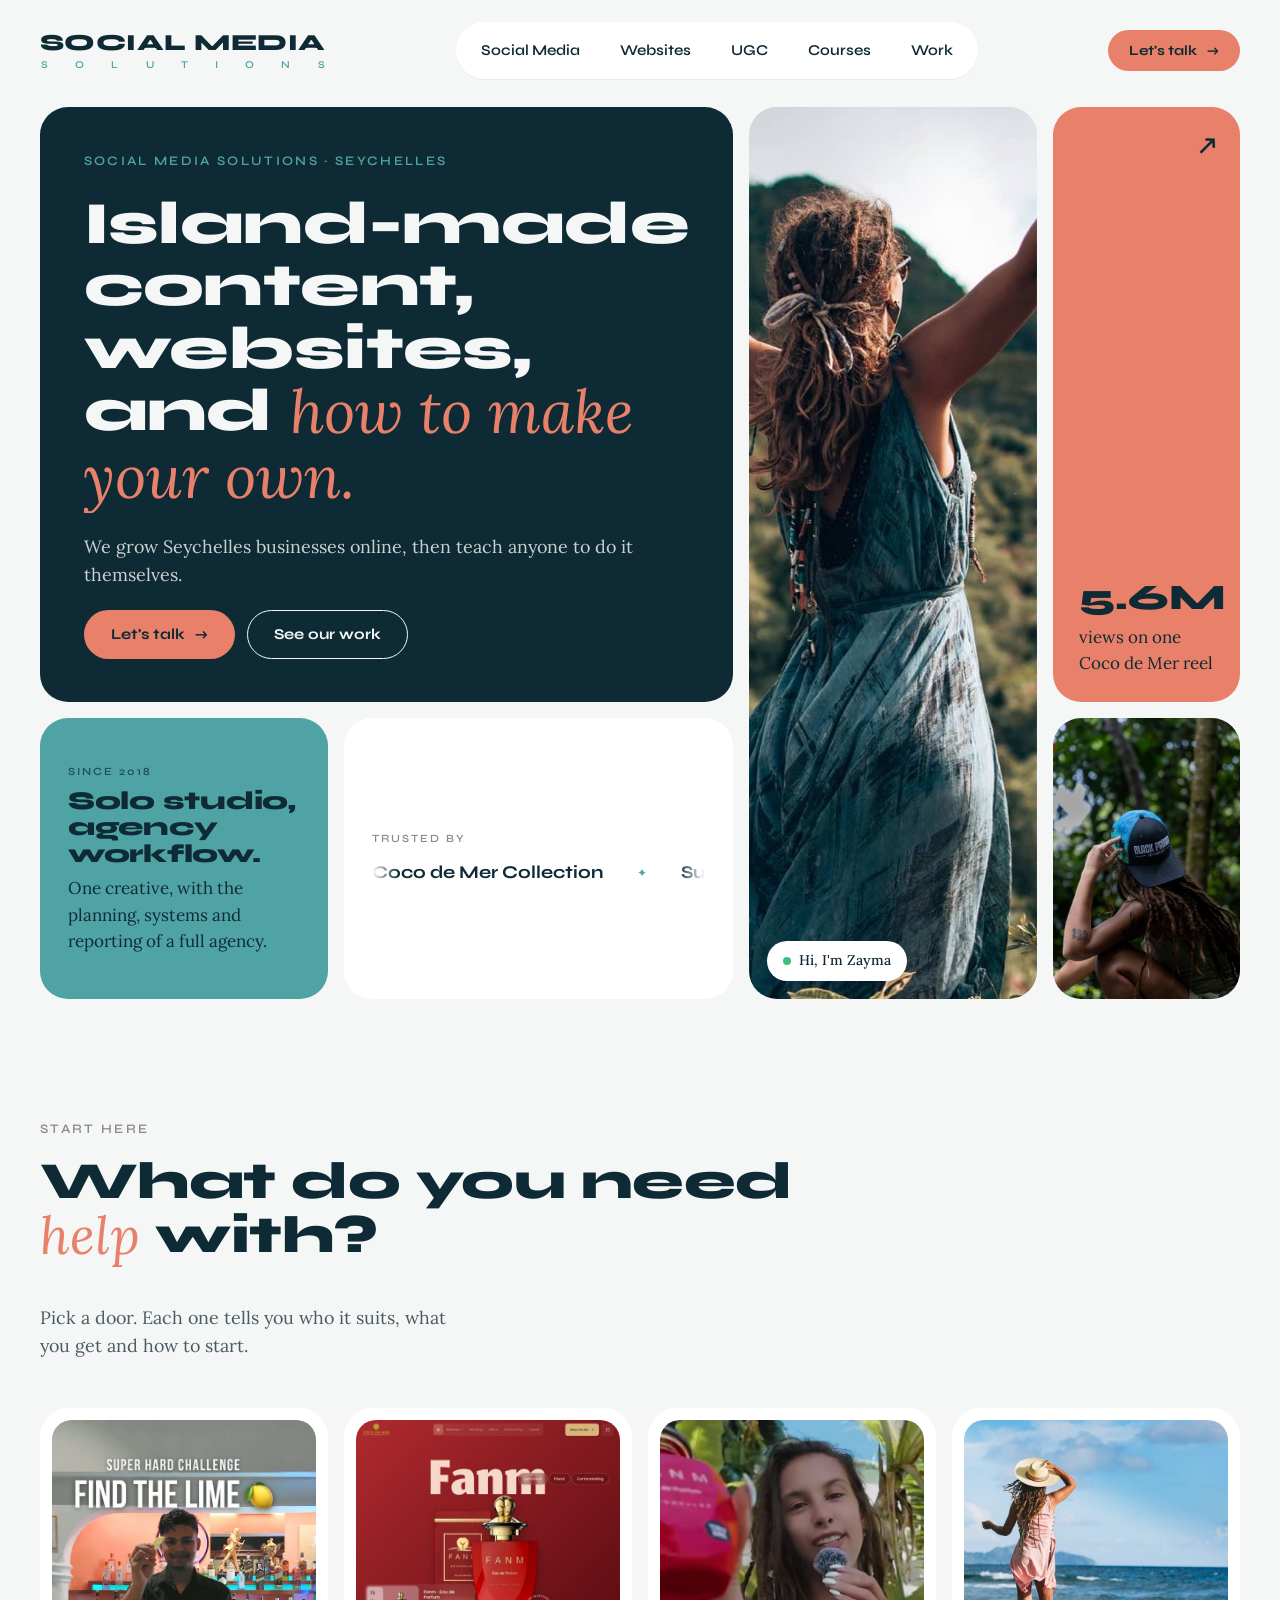
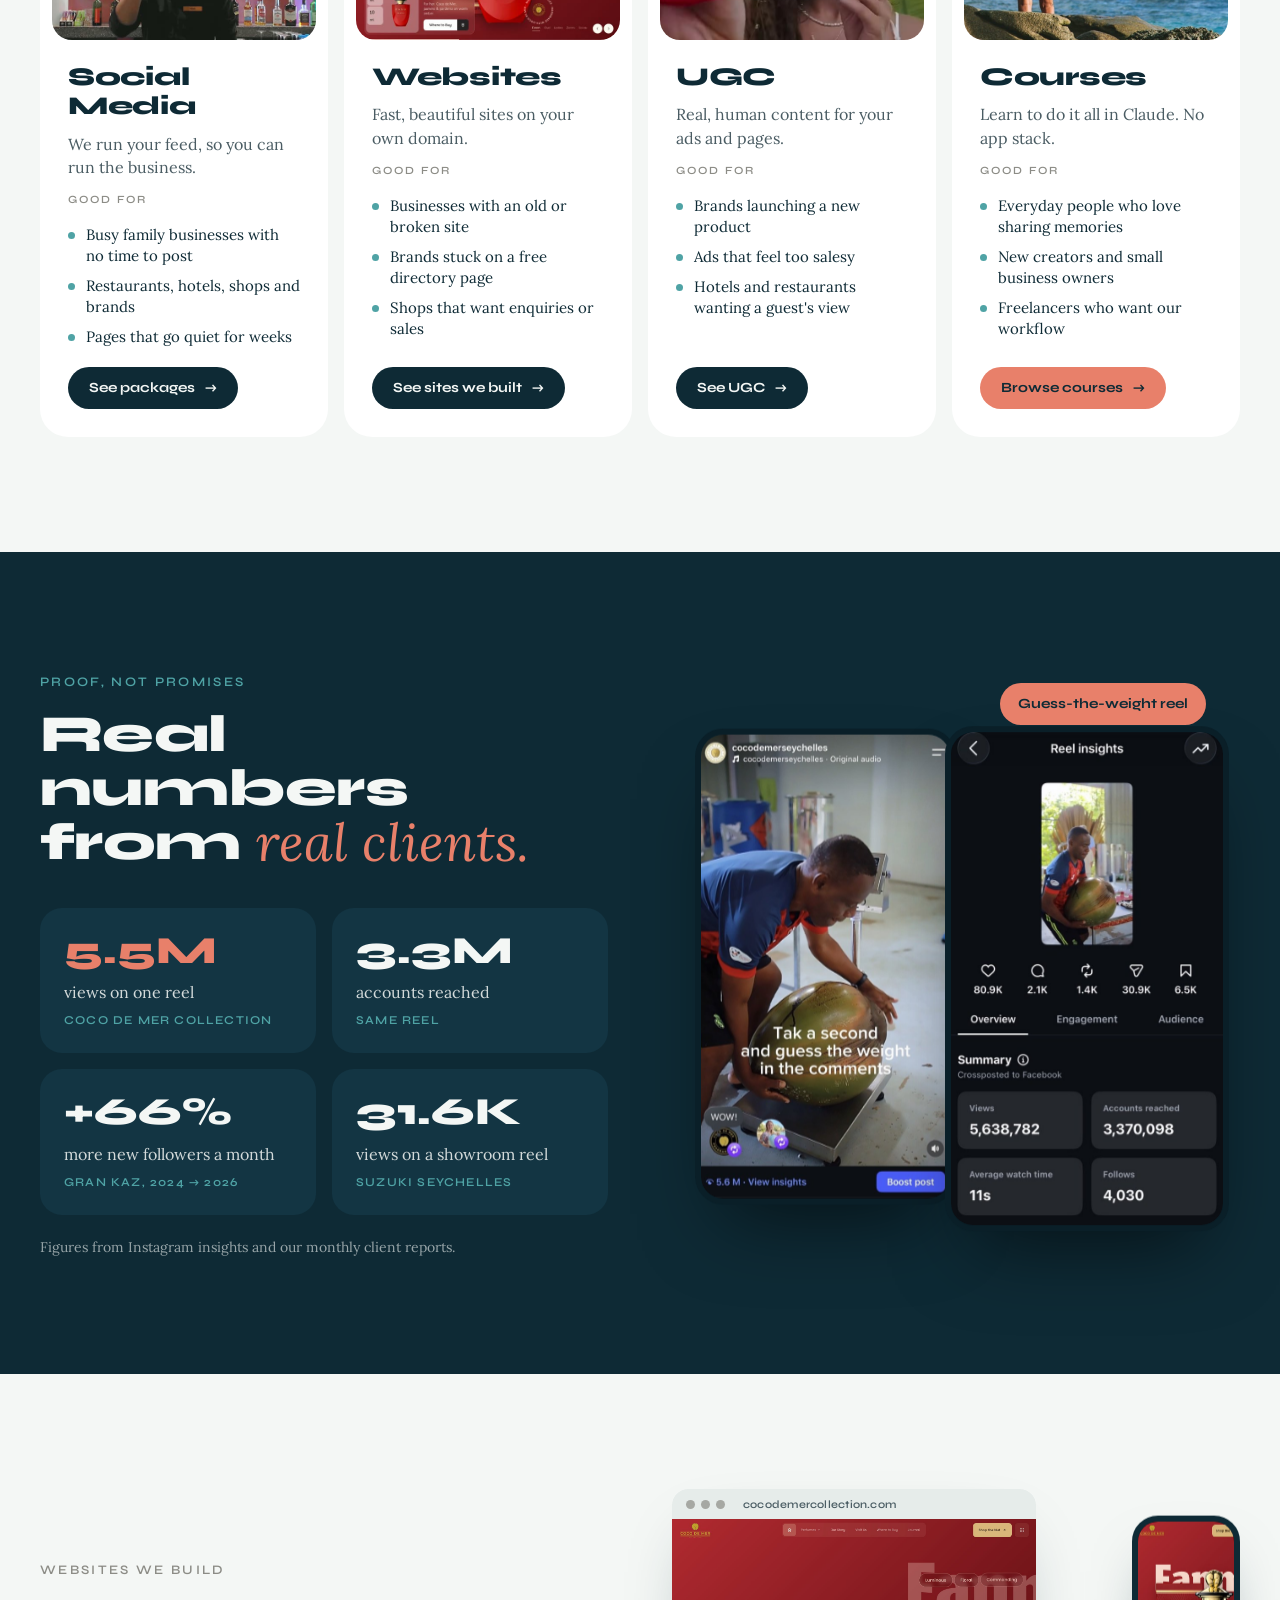
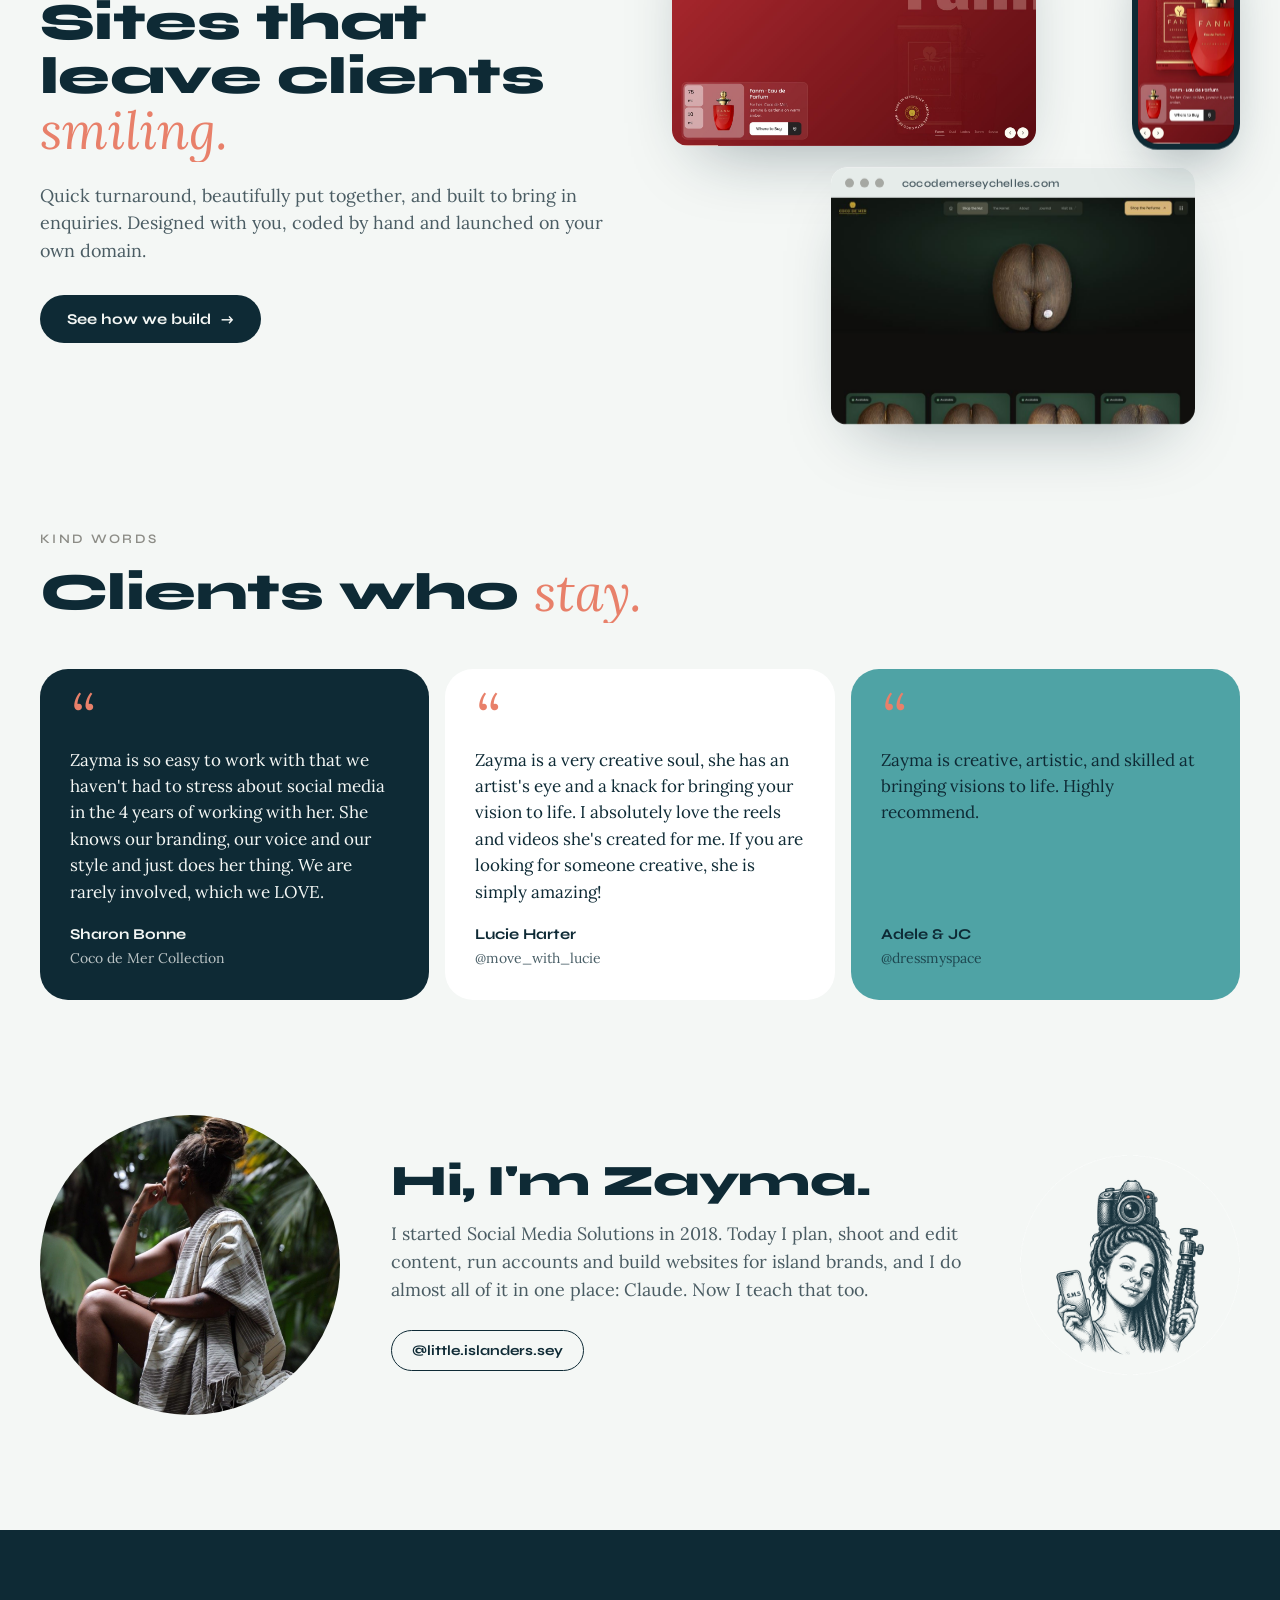
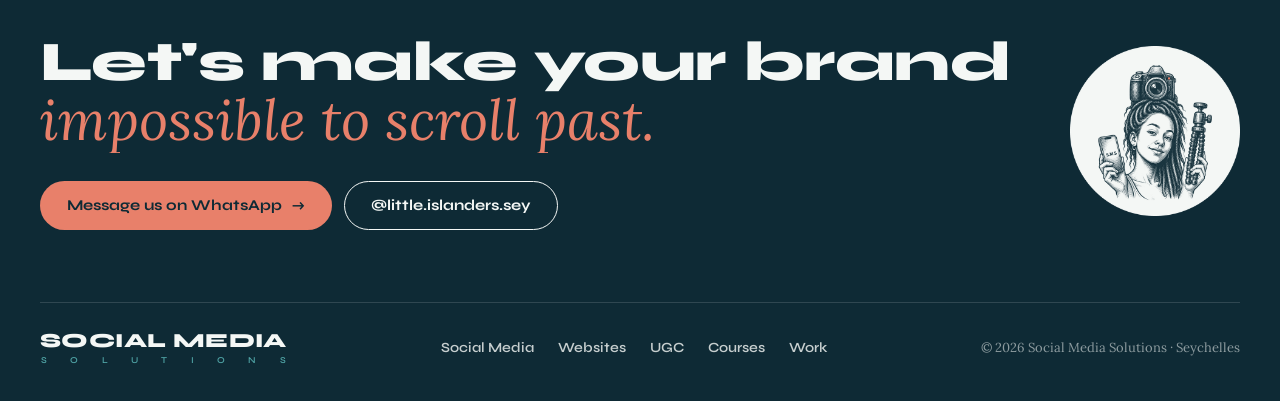
==== index.html @ b4f58571 "Launch Social Media Solutions site" ====
<!doctype html>
<html lang="en"><head>
<meta charset="utf-8"><meta name="viewport" content="width=device-width,initial-scale=1">
<title>Social Media Solutions · Content, websites and courses from Seychelles</title><meta name="description" content="Island-made content, social media management, websites, UGC and courses by Zayma Gorfe, a solo creative studio in Seychelles.">
<link rel="canonical" href="https://socialmedia-seychelles.github.io/">
<meta property="og:type" content="website"><meta property="og:site_name" content="Social Media Solutions">
<meta property="og:title" content="Social Media Solutions · Content, websites and courses from Seychelles"><meta property="og:description" content="Island-made content, social media management, websites, UGC and courses by Zayma Gorfe, a solo creative studio in Seychelles.">
<meta property="og:image" content="https://socialmedia-seychelles.github.io/assets/img/og.jpg"><meta name="twitter:card" content="summary_large_image">
<link rel="icon" href="assets/img/badge.png">
<link rel="preconnect" href="https://fonts.googleapis.com"><link rel="preconnect" href="https://fonts.gstatic.com" crossorigin>
<link href="https://fonts.googleapis.com/css2?family=Syne:wght@500;600;700;800&family=Lora:ital,wght@0,400;0,500;1,400;1,500&family=Caveat:wght@500&display=swap" rel="stylesheet">
<link rel="stylesheet" href="assets/site.css?v=1794300792">
</head><body>
<header class="top"><div class="wrap">
  <a class="logo" href="index.html" aria-label="Social Media Solutions home"><span class="wm"><span class="wm1">SOCIAL MEDIA</span><span class="wm2"><span>S</span><span>O</span><span>L</span><span>U</span><span>T</span><span>I</span><span>O</span><span>N</span><span>S</span></span></span></a>
  <nav class="nav" aria-label="Main"><a href="social-media.html">Social Media</a><a href="websites.html">Websites</a><a href="ugc.html">UGC</a><a href="courses.html">Courses</a><a href="work.html">Work</a></nav>
  <a class="btn coral sm" href="https://wa.me/2482542718?text=Hi%20Zayma%21%20I%20found%20your%20website%20and%20I%27d%20love%20to%20chat." target="_blank" rel="noopener">Let's talk <span class="ar">→</span></a>
  <button class="burger" aria-label="Menu"><span></span><span></span><span></span></button>
</div></header>
<main>
<section class="hero-home"><div class="wrap">
  <div class="bento">
    <div class="tile h-main" data-reveal>
      <span class="eyebrow lg">Social Media Solutions · Seychelles</span>
      <h1 data-words>Island-made content, websites, and <em>how to make your own.</em></h1>
      <p class="lead">We grow Seychelles businesses online, then teach anyone to do it themselves.</p>
      <div class="btns">
        <a class="btn coral" href="https://wa.me/2482542718?text=Hi%20Zayma%21%20I%20found%20your%20website%20and%20I%27d%20love%20to%20chat." target="_blank" rel="noopener">Let's talk <span class="ar">→</span></a>
        <a class="btn line" href="work.html">See our work</a>
      </div>
    </div>
    <div class="tile h-photo photo" data-reveal="scale" style="--d:.1s">
      <img src="assets/img/z-hero.jpg" alt="Zayma on a hilltop in Seychelles" class="pimg parallax" data-parallax=".05">
      <span class="chip"><span class="dot"></span>Hi, I'm Zayma</span>
    </div>
    <a class="tile h-stat" href="work.html" data-reveal style="--d:.2s;text-decoration:none">
      <span class="arrow">↗</span>
      <span class="big" data-count="5.6" data-suffix="M">5.6M</span>
      <span style="margin-top:8px">views on one Coco de Mer reel</span>
    </a>
    <div class="tile h-photo2 photo" data-reveal style="--d:.3s"><img src="assets/img/z-cap.jpg" alt="UGC shoot for Black Parrot caps"></div>
    <div class="tile h-since" data-reveal style="--d:.15s">
      <span class="label" style="color:var(--ocean);opacity:.7">Since 2018</span>
      <span class="h">Solo studio, agency workflow.</span>
      <span>One creative, with the planning, systems and reporting of a full agency.</span>
    </div>
    <div class="tile h-trusted" data-reveal style="--d:.25s">
      <span class="label">Trusted by</span>
      <div class="marquee"><div class="track">
        <span>Coco de Mer Collection</span><span>Suzuki Seychelles</span><span>Gran Kaz</span><span>Kenwyn House</span><span>The Children's House</span><span>Black Parrot</span><span>Boardwalk</span>
        <span>Coco de Mer Collection</span><span>Suzuki Seychelles</span><span>Gran Kaz</span><span>Kenwyn House</span><span>The Children's House</span><span>Black Parrot</span><span>Boardwalk</span>
      </div></div>
    </div>
  </div>
</div></section>

<section class="sec"><div class="wrap">
  <div class="sec-head">
    <div><span class="eyebrow">Start here</span><h2 data-words>What do you need <em>help</em> with?</h2></div>
    <p class="lead" data-reveal>Pick a door. Each one tells you who it suits, what you get and how to start.</p>
  </div>
  <div class="cats" data-stagger>
    <a class="cat" href="social-media.html">
      <div class="media"><video data-auto loop muted playsinline preload="metadata" poster="assets/img/c-social-grankaz-lime.jpg" src="assets/clips/social-grankaz-lime.mp4" style="object-position:50% 24%"></video></div>
      <div class="body">
        <h3>Social Media</h3>
        <p>We run your feed, so you can run the business.</p>
        <span class="label">Good for</span>
        <ul class="goodfor"><li>Busy family businesses with no time to post</li><li>Restaurants, hotels, shops and brands</li><li>Pages that go quiet for weeks</li></ul>
        <span class="btn ocean sm">See packages <span class="ar">→</span></span>
      </div>
    </a>
    <a class="cat" href="websites.html">
      <div class="media"><video data-auto loop muted playsinline preload="metadata" poster="assets/img/c-web-perfume-home.jpg" src="assets/clips/web-perfume-home.mp4" aria-label="Coco de Mer Collection website home page"></video></div>
      <div class="body">
        <h3>Websites</h3>
        <p>Fast, beautiful sites on your own domain.</p>
        <span class="label">Good for</span>
        <ul class="goodfor"><li>Businesses with an old or broken site</li><li>Brands stuck on a free directory page</li><li>Shops that want enquiries or sales</li></ul>
        <span class="btn ocean sm">See sites we built <span class="ar">→</span></span>
      </div>
    </a>
    <a class="cat" href="ugc.html">
      <div class="media"><video data-auto loop muted playsinline preload="metadata" poster="assets/img/c-beauty-cocodemer-voice.jpg" src="assets/clips/beauty-cocodemer-voice.mp4"></video></div>
      <div class="body">
        <h3>UGC</h3>
        <p>Real, human content for your ads and pages.</p>
        <span class="label">Good for</span>
        <ul class="goodfor"><li>Brands launching a new product</li><li>Ads that feel too salesy</li><li>Hotels and restaurants wanting a guest's view</li></ul>
        <span class="btn ocean sm">See UGC <span class="ar">→</span></span>
      </div>
    </a>
    <a class="cat" href="courses.html">
      <div class="media"><img src="assets/img/z-beach.jpg" alt="Zayma on the rocks by the sea"></div>
      <div class="body">
        <h3>Courses</h3>
        <p>Learn to do it all in Claude. No app stack.</p>
        <span class="label">Good for</span>
        <ul class="goodfor"><li>Everyday people who love sharing memories</li><li>New creators and small business owners</li><li>Freelancers who want our workflow</li></ul>
        <span class="btn coral sm">Browse courses <span class="ar">→</span></span>
      </div>
    </a>
  </div>
</div></section>

<section class="sec dark"><div class="wrap split">
  <div>
    <span class="eyebrow">Proof, not promises</span>
    <h2 data-words style="margin:14px 0 36px">Real numbers from <em>real clients.</em></h2>
    <div class="stats" data-stagger>
      <div class="stat"><div class="n c" data-count="5.6" data-suffix="M">5.6M</div><div class="t">views on one reel</div><div class="s">Coco de Mer Collection</div></div>
      <div class="stat"><div class="n" data-count="3.4" data-suffix="M">3.4M</div><div class="t">accounts reached</div><div class="s">Same reel</div></div>
      <div class="stat"><div class="n" data-count="69" data-prefix="+" data-suffix="%">+69%</div><div class="t">more new followers a month</div><div class="s">Gran Kaz, 2024 → 2026</div></div>
      <div class="stat"><div class="n" data-count="33.2" data-suffix="K">33.2K</div><div class="t">views on a showroom reel</div><div class="s">Suzuki Seychelles</div></div>
    </div>
    <p class="small" style="margin-top:22px">Figures from Instagram insights and our monthly client reports.</p>
  </div>
  <div class="phones" data-reveal>
    <span class="tag">Guess-the-weight reel</span>
    <div class="ph p1 parallax" data-parallax=".04"><img src="assets/img/p-cdm-reel.jpg" alt="Coco de Mer reel"></div>
    <div class="ph p2 parallax" data-parallax="-.03"><img src="assets/img/p-cdm-ins.jpg" alt="Reel insights: 5,638,782 views"></div>
  </div>
</div></section>

<section class="sec"><div class="wrap split">
  <div>
    <span class="eyebrow">Websites we build</span>
    <h2 data-words style="margin:14px 0 22px">Sites that leave clients <em>smiling.</em></h2>
    <p class="lead" data-reveal>Quick turnaround, beautifully put together, and built to bring in enquiries. Designed with you, coded by hand and launched on your own domain.</p>
    <div class="btns" style="margin-top:30px" data-reveal><a class="btn ocean" href="websites.html">See how we build <span class="ar">→</span></a></div>
  </div>
  <div class="sites" data-reveal>
    <div class="b1"><div class="browser"><div class="bar"><i></i><i></i><i></i><b>cocodemercollection.com</b></div><div class="view"><img src="assets/img/w-perfume.jpg" alt="Coco de Mer Collection perfume site"></div></div></div>
    <div class="b2 parallax" data-parallax=".05"><div class="browser"><div class="bar"><i></i><i></i><i></i><b>cocodemerseychelles.com</b></div><div class="view autoscroll"><img src="assets/img/w-shop-long.jpg" alt="Coco de Mer nut shop"></div></div></div>
    <div class="m1 parallax" data-parallax="-.06"><div class="mphone"><img src="assets/img/w-perfume-m.jpg" alt="Perfume site on a phone"></div></div>
  </div>
</div></section>

<section class="sec" style="padding-top:0"><div class="wrap">
  <div class="sec-head"><div><span class="eyebrow">Kind words</span><h2 data-words>Clients who <em>stay.</em></h2></div></div>
  <div class="quotes" data-stagger>
    <figure class="quote q-ocean"><span class="q">“</span><p>Zayma is so easy to work with that we haven't had to stress about social media in the 4 years of working with her. She knows our branding, our voice and our style and just does her thing. We are rarely involved, which we LOVE.</p><figcaption class="who">Sharon Bonne<span>Coco de Mer Collection</span></figcaption></figure>
    <figure class="quote q-white"><span class="q">“</span><p>Zayma is a very creative soul, she has an artist's eye and a knack for bringing your vision to life. I absolutely love the reels and videos she's created for me. If you are looking for someone creative, she is simply amazing!</p><figcaption class="who">Lucie Harter<span>@move_with_lucie</span></figcaption></figure>
    <figure class="quote q-lagoon"><span class="q">“</span><p>Zayma is creative, artistic, and skilled at bringing visions to life. Highly recommend.</p><figcaption class="who">Adele &amp; JC<span>@dressmyspace</span></figcaption></figure>
  </div>
</div></section>

<section class="sec" style="padding-top:0"><div class="wrap about">
  <div class="portrait" data-reveal="scale"><img src="assets/img/z-sit.jpg" alt="Zayma Gorfe"></div>
  <div data-reveal>
    <h2 style="font-size:clamp(32px,3.4vw,44px)">Hi, I'm Zayma.</h2>
    <p class="lead" style="margin:16px 0 26px">I started Social Media Solutions in 2018. Today I plan, shoot and edit content, run accounts and build websites for island brands, and I do almost all of it in one place: Claude. Now I teach that too.</p>
    <a class="btn line sm" href="https://www.instagram.com/little.islanders.sey/" target="_blank" rel="noopener">@little.islanders.sey</a>
  </div>
  <img class="badge" src="assets/img/badge.png" alt="" width="220" height="220">
</div></section>

</main>
<footer class="foot"><div class="wrap">
  <div class="cta">
    <img class="badge" src="assets/img/badge.png" alt="" width="160" height="160">
    <h2 data-words>Let's make your brand <em>impossible to scroll past.</em></h2>
    <div class="btns">
      <a class="btn coral" href="https://wa.me/2482542718?text=Hi%20Zayma%21%20I%20found%20your%20website%20and%20I%27d%20love%20to%20chat." target="_blank" rel="noopener">Message us on WhatsApp <span class="ar">→</span></a>
      <a class="btn line" href="https://www.instagram.com/little.islanders.sey/" target="_blank" rel="noopener">@little.islanders.sey</a>
    </div>
  </div>
  <div class="links">
    <a class="logo" href="index.html" aria-label="Social Media Solutions home"><span class="wm"><span class="wm1">SOCIAL MEDIA</span><span class="wm2"><span>S</span><span>O</span><span>L</span><span>U</span><span>T</span><span>I</span><span>O</span><span>N</span><span>S</span></span></span></a>
    <nav aria-label="Footer"><a href="social-media.html">Social Media</a><a href="websites.html">Websites</a><a href="ugc.html">UGC</a><a href="courses.html">Courses</a><a href="work.html">Work</a></nav>
    <span class="copy">© 2026 Social Media Solutions · Seychelles</span>
  </div>
</div></footer>
<script src="assets/site.js?v=1794300792"></script>
</body></html>
---- assets/site.css ----
/* Social Media Solutions: Ocean Minimal */
:root{
  --ocean:#0E2A35; --ocean-2:#133543; --ocean-3:#0A1F28;
  --lagoon:#4FA3A5; --foam:#F4F7F5; --mist:#E3EBE9; --granite:#8C8C86;
  --coral:#E8806A; --white:#fff; --ink2:#4A5C63;
  --r-lg:28px; --r-md:22px; --r-sm:16px;
  --pad:clamp(16px,4vw,40px);
  --max:1360px;
  --ease:cubic-bezier(.2,.7,.1,1);
  --head:'Syne',system-ui,sans-serif; --body:'Lora',Georgia,serif;
}
*{box-sizing:border-box;margin:0}
html{scroll-behavior:smooth}
body{background:var(--foam);color:var(--ocean);font-family:var(--body);font-size:17px;line-height:1.55;-webkit-font-smoothing:antialiased;overflow-x:hidden}
img,video{display:block;max-width:100%}
a{color:inherit}
.wrap{width:100%;max-width:calc(var(--max) + var(--pad)*2);margin:0 auto;padding:0 var(--pad)}

/* type */
.eyebrow{font-family:var(--head);font-weight:600;font-size:13px;letter-spacing:.18em;text-transform:uppercase;color:var(--granite)}
.dark .eyebrow,.eyebrow.lg{color:var(--lagoon)}
h1,h2,h3,.h{font-family:var(--head);font-weight:800;line-height:1.04;letter-spacing:-.01em}
h1{font-size:clamp(38px,5.2vw,60px)}
h2{font-size:clamp(32px,4.2vw,52px)}
h3{font-size:clamp(22px,2vw,28px);line-height:1.15}
em,.acc{font-family:var(--body);font-style:italic;font-weight:400;color:var(--coral);letter-spacing:0}
.lead{font-size:clamp(17px,1.4vw,19px);color:var(--ink2);line-height:1.55}
.dark .lead,.h-main .lead,.curve .lead{color:rgba(244,247,245,.82)}
.small{font-size:14px;color:var(--ink2)}
.dark .small{color:rgba(244,247,245,.6)}

/* buttons */
.btn{display:inline-flex;align-items:center;gap:10px;font-family:var(--head);font-weight:700;font-size:15px;text-decoration:none;padding:15px 26px;border-radius:999px;border:1.5px solid transparent;transition:transform .35s var(--ease),background .3s,color .3s,box-shadow .35s;white-space:nowrap;cursor:pointer;line-height:1.1}
.btn .ar{transition:transform .35s var(--ease)}
.btn:hover{transform:translateY(-2px)}
.btn:hover .ar{transform:translateX(4px)}
.btn.coral{background:var(--coral);color:var(--ocean)}
.btn.coral:hover{box-shadow:0 10px 30px -10px rgba(232,128,106,.8)}
.btn.ocean{background:var(--ocean);color:var(--foam)}
.btn.line{border-color:currentColor;background:transparent}
.btn.sm{padding:12px 20px;font-size:14px}
.btns{display:flex;flex-wrap:wrap;gap:12px}

/* header */
.top{position:sticky;top:env(safe-area-inset-top,0px);z-index:50;transition:background .3s,box-shadow .3s,padding .3s}
.top .wrap{display:flex;align-items:center;justify-content:space-between;gap:20px;padding-top:22px;padding-bottom:16px;transition:padding .3s}
.top.scrolled{background:rgba(244,247,245,.88);backdrop-filter:blur(14px);-webkit-backdrop-filter:blur(14px);box-shadow:0 1px 0 rgba(14,42,53,.08)}
.top.scrolled .wrap{padding-top:10px;padding-bottom:10px}
.logo{text-decoration:none;display:inline-flex;flex:none}
.wm{display:inline-flex;flex-direction:column;line-height:1}
.wm1{font:800 23px/1 var(--head);letter-spacing:.02em;color:var(--ocean);white-space:nowrap}
.wm2{font:600 10.4px/1 var(--head);color:var(--lagoon);margin-top:6px;display:flex;justify-content:space-between;padding:0 1px}
.nav{display:flex;gap:4px;background:var(--white);padding:7px;border-radius:999px;box-shadow:0 1px 0 rgba(14,42,53,.05)}
.nav a{font-family:var(--head);font-weight:600;font-size:15px;text-decoration:none;padding:10px 18px;border-radius:999px;transition:background .25s,color .25s}
.nav a:hover{background:var(--mist)}
.nav a.on{background:var(--ocean);color:var(--foam)}
.burger{display:none;width:48px;height:48px;border-radius:50%;border:0;background:var(--ocean);cursor:pointer;position:relative}
.burger span{position:absolute;left:14px;right:14px;height:2px;background:var(--foam);transition:transform .3s,opacity .3s}
.burger span:nth-child(1){top:18px}.burger span:nth-child(2){top:23px}.burger span:nth-child(3){top:28px}
.menu-open .burger span:nth-child(1){transform:translateY(5px) rotate(45deg)}
.menu-open .burger span:nth-child(2){opacity:0}
.menu-open .burger span:nth-child(3){transform:translateY(-5px) rotate(-45deg)}

/* sections */
section{position:relative}
.sec{padding:clamp(72px,9vw,120px) 0}
.dark{background:var(--ocean);color:var(--foam)}
.sec-head{display:flex;justify-content:space-between;align-items:flex-end;gap:40px;margin-bottom:48px;flex-wrap:wrap}
.sec-head h2{max-width:780px;margin-top:14px}
.sec-head .lead{max-width:420px}

/* tiles / bento */
.tile{border-radius:var(--r-lg);overflow:hidden;position:relative}
.bento{display:grid;gap:16px;grid-template-columns:repeat(12,1fr)}
.photo{background:var(--mist) center/cover no-repeat}
.photo img,.photo video{width:100%;height:100%;object-fit:cover}

/* hero (home) */
.hero-home{padding-top:12px}
.hero-home .bento{grid-template-rows:auto auto}
.h-main{grid-column:1/8;background:var(--ocean);color:var(--foam);padding:clamp(28px,3.4vw,48px);display:flex;flex-direction:column;gap:22px}
.h-main h1 em{white-space:normal}
.h-photo{grid-column:8/11;grid-row:1/3;min-height:560px}
.h-stat{grid-column:11/13;background:var(--coral);padding:26px;display:flex;flex-direction:column;justify-content:flex-end;min-height:280px}
.h-stat .big{font-family:var(--head);font-weight:800;font-size:clamp(34px,2.8vw,44px);line-height:1}
.h-stat .arrow{position:absolute;top:20px;right:22px;font-family:var(--head);font-weight:700;font-size:26px}
.h-photo2{grid-column:11/13;grid-row:2}
.h-since{grid-column:1/4;grid-row:2;background:var(--lagoon);padding:28px;display:flex;flex-direction:column;justify-content:center;gap:8px}
.h-since .h{font-size:clamp(24px,2vw,30px)}
.h-trusted{grid-column:4/8;grid-row:2;background:var(--white);padding:28px;display:flex;flex-direction:column;justify-content:center;gap:12px}
.marquee{overflow:hidden;mask-image:linear-gradient(90deg,transparent,#000 8%,#000 92%,transparent);-webkit-mask-image:linear-gradient(90deg,transparent,#000 8%,#000 92%,transparent)}
.marquee .track{display:flex;gap:34px;width:max-content;animation:marq 28s linear infinite}
.marquee span{font-family:var(--head);font-weight:700;font-size:18px;white-space:nowrap}
.marquee span::after{content:"✦";margin-left:34px;color:var(--lagoon);font-size:12px;vertical-align:middle}
@keyframes marq{to{transform:translateX(-50%)}}
.chip{position:absolute;left:18px;bottom:18px;background:var(--white);border-radius:999px;padding:9px 16px;font-size:14px;font-weight:500;display:flex;align-items:center;gap:8px}
.chip .dot{width:8px;height:8px;border-radius:50%;background:#3fbf7f;box-shadow:0 0 0 0 rgba(63,191,127,.6);animation:ping 2s infinite}
@keyframes ping{70%{box-shadow:0 0 0 9px rgba(63,191,127,0)}100%{box-shadow:0 0 0 0 rgba(63,191,127,0)}}

/* category cards */
.cats{display:grid;grid-template-columns:repeat(4,1fr);gap:16px}
.cat{background:var(--white);border-radius:var(--r-lg);padding:12px 12px 28px;display:flex;flex-direction:column;text-decoration:none;transition:transform .5s var(--ease),box-shadow .5s var(--ease)}
.cat:hover{transform:translateY(-6px);box-shadow:0 30px 60px -30px rgba(14,42,53,.35)}
.cat .media{aspect-ratio:6/5;border-radius:20px;overflow:hidden;background:var(--mist)}
.cat .media img,.cat .media video{width:100%;height:100%;object-fit:cover;transition:transform 1s var(--ease)}
.cat:hover .media img,.cat:hover .media video{transform:scale(1.05)}
.cat .body{padding:22px 16px 0;display:flex;flex-direction:column;gap:12px;flex:1}
.cat p{color:var(--ink2);font-size:16px;line-height:1.45}
.goodfor{display:flex;flex-direction:column;gap:9px;padding:0;list-style:none;font-size:15px;line-height:1.4;margin:4px 0 8px}
.goodfor li{position:relative;padding-left:18px}
.goodfor li::before{content:"";position:absolute;left:0;top:.55em;width:7px;height:7px;border-radius:50%;background:var(--lagoon)}
.cat .btn{margin-top:auto;align-self:flex-start}
.label{font-family:var(--head);font-weight:600;font-size:11px;letter-spacing:.18em;text-transform:uppercase;color:var(--granite)}

/* stats */
.stats{display:grid;grid-template-columns:repeat(2,1fr);gap:16px}
.stat{background:var(--ocean-2);border-radius:var(--r-md);padding:24px}
.stat .n{font-family:var(--head);font-weight:800;font-size:clamp(34px,3vw,42px);line-height:1}
.stat .n.c{color:var(--coral)}
.stat .t{color:rgba(244,247,245,.85);margin-top:10px;font-size:16px}
.stat .s{font-family:var(--head);font-weight:600;font-size:12px;letter-spacing:.1em;color:var(--lagoon);margin-top:6px;text-transform:uppercase}
.split{display:grid;grid-template-columns:1fr 1fr;gap:clamp(32px,5vw,80px);align-items:center}
.phones{position:relative;height:560px}
.phones .ph{position:absolute;border-radius:28px;overflow:hidden;box-shadow:0 40px 80px -30px rgba(0,0,0,.6);border:6px solid var(--ocean-3)}
.phones .ph img{width:100%;height:100%;object-fit:cover}
.phones .p1{width:46%;aspect-ratio:9/16.4;left:4%;top:20px;transform:rotate(4deg)}
.phones .p2{width:50%;aspect-ratio:9/16;right:2%;top:60px;transform:rotate(-3deg)}
.tag{position:absolute;right:6%;top:0;background:var(--coral);color:var(--ocean);font-family:var(--head);font-weight:700;font-size:14px;padding:10px 18px;border-radius:999px;z-index:2}

/* browser frames */
.browser{background:var(--white);border-radius:var(--r-sm);overflow:hidden;box-shadow:0 30px 70px -30px rgba(14,42,53,.4)}
.browser .bar{height:30px;background:#E6ECEA;display:flex;align-items:center;gap:6px;padding:0 14px}
.browser .bar i{width:9px;height:9px;border-radius:50%;background:var(--granite);opacity:.7}
.browser .bar b{margin-left:12px;font:600 11px var(--head);color:var(--ink2);letter-spacing:.02em}
.browser .view{aspect-ratio:16/10;overflow:hidden;position:relative}
.browser .view img{width:100%;height:100%;object-fit:cover;object-position:top}
.autoscroll{container-type:size;overflow:hidden}
.autoscroll img{height:auto!important;object-fit:initial!important;animation:scrollpage 24s ease-in-out infinite alternate}
@keyframes scrollpage{0%,8%{transform:translateY(0)}92%,100%{transform:translateY(calc(-100% + 100cqh))}}
.mphone{border:6px solid var(--ocean);border-radius:26px;overflow:hidden;aspect-ratio:390/844;background:#000;box-shadow:0 30px 60px -25px rgba(14,42,53,.5)}
.mphone img{width:100%;height:100%;object-fit:cover;object-position:top}
.sites{position:relative;min-height:520px}
.sites .b1{position:absolute;width:64%;left:0;top:0}
.sites .b2{position:absolute;width:64%;right:8%;bottom:0}
.sites .m1{position:absolute;width:19%;right:0;top:4%}
.site-cap{font:600 13px var(--head);margin-top:10px}

/* quotes */
.quotes{display:grid;grid-template-columns:repeat(3,1fr);gap:16px}
.quote{border-radius:var(--r-lg);padding:30px;display:flex;flex-direction:column;gap:18px;min-height:320px}
.quote .q{font-family:var(--body);font-style:italic;font-size:64px;line-height:.6;color:var(--coral);height:30px}
.quote p{font-size:17px;line-height:1.55;flex:1}
.quote .who{font-family:var(--head);font-weight:700;font-size:15px}
.quote .who span{display:block;font-family:var(--body);font-weight:400;opacity:.75;font-size:14px;margin-top:2px}
.q-ocean{background:var(--ocean);color:var(--foam)}.q-white{background:var(--white)}.q-lagoon{background:var(--lagoon)}

/* about */
.about{display:grid;grid-template-columns:300px 1fr 220px;gap:clamp(28px,4vw,56px);align-items:center}
.about .portrait{width:300px;aspect-ratio:1;border-radius:50%;overflow:hidden}
.about .portrait img{width:100%;height:100%;object-fit:cover}
.about .badge{width:220px;animation:spin 40s linear infinite}
@keyframes spin{to{transform:rotate(360deg)}}

/* footer */
.foot{background:var(--ocean);color:var(--foam);padding:clamp(64px,8vw,104px) 0 36px;overflow:hidden}
.foot .cta{display:grid;grid-template-columns:1fr auto;grid-template-areas:"h badge" "b badge";column-gap:48px;row-gap:30px;align-items:center}
.foot h2{grid-area:h;font-size:clamp(34px,4.4vw,56px);max-width:1000px}
.foot .cta .btns{grid-area:b}
.foot .badge{grid-area:badge;width:170px;height:auto;aspect-ratio:1;animation:spin 40s linear infinite}
.foot .links{display:grid;grid-template-columns:auto 1fr auto;align-items:center;gap:20px 40px;margin-top:72px;padding-top:28px;border-top:1px solid rgba(244,247,245,.14)}
.foot .wm1{color:var(--foam);font-size:20px}.foot .wm2{font-size:9px;margin-top:5px}
.foot .links nav{display:flex;gap:24px;flex-wrap:wrap;justify-content:center;font:600 14px var(--head)}
.foot .links nav a{text-decoration:none;opacity:.8}
.foot .links nav a:hover{opacity:1;color:var(--coral)}
.foot .copy{font:400 13px var(--body);opacity:.55}

/* generic grids */
.grid3{display:grid;grid-template-columns:repeat(3,1fr);gap:16px}
.grid4{display:grid;grid-template-columns:repeat(4,1fr);gap:16px}
.box{background:var(--white);border-radius:var(--r-md);padding:28px}
.dark .box{background:var(--ocean-2)}
.box h3{margin-bottom:10px;font-size:21px}
.box p{color:var(--ink2);font-size:16px}
.dark .box p{color:rgba(244,247,245,.82)}
.box.coral{background:var(--coral)}.box.coral p{color:var(--ocean)}
.box.lagoon{background:var(--lagoon)}.box.lagoon p{color:var(--ocean)}
.step .num{width:46px;height:46px;border-radius:50%;background:var(--lagoon);display:grid;place-items:center;font:700 18px var(--head);margin-bottom:26px}
.box.coral .num{background:var(--ocean);color:var(--foam)}
.ticks{list-style:none;padding:0;display:flex;flex-direction:column;gap:12px}
.ticks li{padding-left:30px;position:relative}
.ticks li::before{content:"✓";position:absolute;left:0;color:var(--lagoon);font:700 16px var(--head)}

/* page hero (inner) */
.phero{padding:12px 0 0}
.phero .wrap>.tile{background:var(--mist);padding:clamp(28px,4vw,56px);min-height:620px}

/* websites hero */
.w-hero{display:grid;grid-template-columns:1fr minmax(240px,300px) 1fr;gap:20px;align-items:center;min-height:640px}
.w-hero .giant{font-family:var(--head);font-weight:800;font-size:clamp(52px,7.2vw,104px);line-height:.95;letter-spacing:-.02em}
.w-hero .giant .l2{display:block;padding-left:.5em}
.w-hero .right{text-align:right;align-self:center}
.w-hero .mphone{transform:rotate(-2deg)}
.w-hero .lefttext{display:flex;flex-direction:column;gap:28px;align-self:stretch;justify-content:space-between}
.case-row{display:grid;grid-template-columns:1fr 1fr auto;gap:14px;margin-top:28px}
.case{background:var(--white);border-radius:var(--r-md);padding:10px;display:flex;gap:14px;align-items:center;text-decoration:none;transition:transform .4s var(--ease)}
.case:hover{transform:translateY(-4px)}
.case img{width:96px;height:96px;border-radius:14px;object-fit:cover;object-position:top}
.case b{font:700 15px var(--head);display:block}
.case span{font-size:13px;color:var(--ink2)}
.case.next{background:var(--coral);padding:22px 26px;min-width:280px}
.feature{display:grid;grid-template-columns:1fr 1fr;gap:20px}
.feature .item{background:var(--white);border-radius:var(--r-md);padding:26px 28px}
.feature .item h3{font-size:20px;margin-bottom:8px}
.feature .item .for{margin-top:14px;padding-top:14px;border-top:1px dashed rgba(14,42,53,.18);font-size:14px;color:var(--ink2)}
.feature .item .for b{font:600 11px var(--head);letter-spacing:.16em;text-transform:uppercase;color:var(--lagoon);display:block;margin-bottom:4px}

/* UGC hero (Lineage Hot) */
.u-hero{background:radial-gradient(120% 120% at 70% 30%,#f2a08b 0%,var(--coral) 35%,#c9573f 100%);color:var(--ocean);border-radius:var(--r-lg);overflow:hidden;position:relative;min-height:680px;display:grid;grid-template-columns:1.1fr 1fr;padding:clamp(28px,4vw,56px)}
.u-hero h1{font-size:clamp(44px,6vw,86px);text-transform:uppercase;line-height:.95;font-weight:700}
.u-hero .ghost{position:absolute;left:-.04em;bottom:-.22em;font:800 clamp(120px,22vw,320px)/1 var(--head);color:rgba(255,255,255,.22);white-space:nowrap;pointer-events:none}
.u-hero .portrait{position:absolute;right:clamp(20px,6vw,90px);bottom:0;width:min(42%,460px);aspect-ratio:3/4.2;border-radius:28px 28px 0 0;overflow:hidden}
.u-hero .portrait img{width:100%;height:100%;object-fit:cover}
.u-hero .float{position:absolute;left:clamp(28px,4vw,56px);bottom:clamp(28px,4vw,56px);background:rgba(255,255,255,.28);backdrop-filter:blur(16px);-webkit-backdrop-filter:blur(16px);border:1px solid rgba(255,255,255,.4);border-radius:22px;padding:18px 20px;display:flex;gap:14px;align-items:center;max-width:340px;z-index:2}
.u-hero .float .av{display:flex}
.u-hero .float .av img{width:38px;height:38px;border-radius:50%;object-fit:cover;border:2px solid var(--coral);margin-left:-10px}
.u-hero .float .av img:first-child{margin-left:0}
.reels{display:grid;grid-template-columns:repeat(4,1fr);gap:16px}
.reel{border-radius:var(--r-md);overflow:hidden;position:relative;aspect-ratio:9/16;background:var(--ocean-2)}
.reel video,.reel img{width:100%;height:100%;object-fit:cover}
.reel .cap{position:absolute;left:0;right:0;bottom:0;padding:40px 16px 16px;background:linear-gradient(transparent,rgba(10,31,40,.85));color:var(--foam);font:600 13px var(--head);letter-spacing:.04em}
.reel .cap span{display:block;font:400 13px var(--body);opacity:.8;letter-spacing:0;margin-top:2px}
.filters{display:flex;gap:8px;flex-wrap:wrap;margin-bottom:28px}
.filters button{font:600 14px var(--head);border:1.5px solid rgba(14,42,53,.18);background:transparent;color:inherit;padding:10px 18px;border-radius:999px;cursor:pointer;transition:all .25s}
.dark .filters button{border-color:rgba(244,247,245,.25)}
.filters button.on{background:var(--coral);border-color:var(--coral);color:var(--ocean)}
.reel.hide{display:none}

/* Work: curved 3D carousel */
.curve{background:radial-gradient(80% 60% at 50% 110%,#1d4a5a 0%,var(--ocean) 55%,var(--ocean-3) 100%);color:var(--foam);overflow:hidden;padding:56px 0 64px}
.curve .intro{text-align:center;max-width:720px;margin:0 auto;padding:0 var(--pad)}
.stage{height:560px;perspective:1300px;margin-top:40px;cursor:grab;touch-action:pan-y;user-select:none}
.stage:active{cursor:grabbing}
.ring{position:relative;width:240px;height:420px;margin:0 auto;transform-style:preserve-3d;transform:translateZ(-760px)}
.ring .card{position:absolute;inset:0;border-radius:20px;overflow:hidden;backface-visibility:hidden;box-shadow:0 30px 60px -20px rgba(0,0,0,.6);background:var(--ocean-2)}
.ring .card img,.ring .card video{width:100%;height:100%;object-fit:cover;pointer-events:none}
.ring .card .cap{position:absolute;left:0;right:0;bottom:0;padding:40px 14px 14px;background:linear-gradient(transparent,rgba(10,31,40,.9));font:600 13px var(--head)}
.kpis{display:grid;grid-template-columns:repeat(4,1fr);gap:16px;max-width:1000px;margin:30px auto 0;padding:0 var(--pad);text-align:center}
.kpis b{font:800 clamp(28px,3vw,38px) var(--head);display:block}
.kpis span{font-size:14px;opacity:.7}

/* courses */
.tracks{display:grid;grid-template-columns:repeat(3,1fr);gap:16px}
.ctrack{border-radius:var(--r-lg);padding:30px;display:flex;flex-direction:column;gap:14px;min-height:470px}
.ctrack .tag2{align-self:flex-start;font:700 12px var(--head);letter-spacing:.14em;text-transform:uppercase;padding:7px 12px;border-radius:999px;background:rgba(14,42,53,.1)}
.dark-t{background:var(--ocean);color:var(--foam)}
.dark-t .tag2{background:rgba(244,247,245,.12)}
.dark-t .goodfor li::before{background:var(--coral)}
.ctrack .btn{margin-top:auto;align-self:flex-start}
.featured{display:grid;grid-template-columns:1.1fr 1fr;gap:clamp(28px,5vw,64px);align-items:center}
.collage{position:relative;height:520px}
.collage .c{position:absolute;border-radius:20px;overflow:hidden;box-shadow:0 30px 60px -30px rgba(14,42,53,.5);background:#fff}
.collage .c img{width:100%;height:100%;object-fit:cover}
.collage .c1{width:58%;height:70%;left:0;top:6%;transform:rotate(-4deg);padding:10px 10px 46px}
.collage .c1 img{border-radius:6px}
.collage .c1 figcaption{position:absolute;bottom:12px;left:0;right:0;text-align:center;font:500 20px 'Caveat','Lora',cursive;color:var(--ink2)}
.collage .c2{width:40%;height:62%;right:4%;top:0;transform:rotate(5deg)}
.collage .c3{width:44%;height:36%;right:12%;bottom:0;transform:rotate(-2deg);background:var(--lagoon);color:var(--ocean);padding:22px;display:flex;flex-direction:column;justify-content:flex-end}
.price{display:flex;gap:14px;align-items:baseline}
.price b{font:800 40px var(--head)}

/* motion */
[data-reveal]{opacity:0;transform:translateY(34px);transition:opacity .9s var(--ease),transform .9s var(--ease);transition-delay:var(--d,0s)}
[data-reveal].in{opacity:1;transform:none}
[data-reveal="scale"]{transform:scale(.94)}
[data-reveal="left"]{transform:translateX(-40px)}
.words .w{display:inline-block;overflow:hidden;vertical-align:top;padding-bottom:.08em;margin-bottom:-.08em}
.words .w>span{display:inline-block;transform:translateY(105%);transition:transform 1s var(--ease);transition-delay:calc(var(--i)*55ms + .1s)}
.words.in .w>span{transform:none}
.parallax{will-change:transform}
@media (prefers-reduced-motion:reduce){
  [data-reveal],.words .w>span{opacity:1!important;transform:none!important;transition:none!important}
  .marquee .track,.about .badge,.foot .badge,.autoscroll img,.sw-media .ins,.sw-tabs i{animation:none!important}
}

/* responsive */
@media (max-width:1100px){
  .nav{display:none}
  .burger{display:block}
  .top .btn.coral{display:none}
  .menu-open .nav{display:flex;position:fixed;top:84px;left:var(--pad);right:var(--pad);flex-direction:column;padding:12px;border-radius:24px;box-shadow:0 30px 60px -20px rgba(14,42,53,.4)}
  .menu-open .nav a{padding:16px 18px;font-size:18px}
  .h-main{grid-column:1/13}
  .h-photo{grid-column:1/7;grid-row:auto;min-height:440px}
  .h-stat{grid-column:7/13;min-height:0}
  .h-photo2{grid-column:7/13;min-height:240px}
  .h-since{grid-column:1/7}.h-trusted{grid-column:7/13}
  .cats{grid-template-columns:repeat(2,1fr)}
  .split,.featured{grid-template-columns:1fr}
  .quotes,.grid3,.tracks{grid-template-columns:1fr 1fr}
  .grid4,.reels{grid-template-columns:repeat(2,1fr)}
  .about{grid-template-columns:220px 1fr}
  .about .portrait{width:220px}
  .about .badge{display:none}
  .w-hero{grid-template-columns:1fr 260px}
  .w-hero .right{grid-column:1/3;text-align:left}
  .case-row{grid-template-columns:1fr 1fr}
  .case.next{grid-column:1/3}
  .feature{grid-template-columns:1fr}
  .u-hero{grid-template-columns:1fr;min-height:880px}
  .u-hero .portrait{width:min(60%,420px)}
}
@media (max-width:700px){
  body{font-size:16px}
  .wm1{font-size:19px}.wm2{font-size:8.6px;margin-top:5px}
  .h-photo,.h-stat,.h-photo2,.h-since,.h-trusted{grid-column:1/13}
  .h-photo{min-height:420px}
  .h-photo2{display:none}
  .cats,.quotes,.grid3,.tracks,.stats{grid-template-columns:1fr}
  .grid4{grid-template-columns:1fr}
  .reels{grid-template-columns:1fr 1fr;gap:10px}
  .phones{height:440px}
  .sites{min-height:380px}
  .sites .b1,.sites .b2{width:82%}
  .sites .b2{right:0}
  .sites .m1{width:26%;top:auto;bottom:-10px;left:2%;right:auto;z-index:3}
  .about{grid-template-columns:1fr;text-align:left}
  .about .portrait{width:180px}
  .foot .cta{grid-template-columns:1fr;grid-template-areas:"badge" "h" "b";row-gap:24px}
  .foot .badge{width:92px;justify-self:start}
  .foot .links{grid-template-columns:1fr;justify-items:start;gap:18px;margin-top:52px}
  .foot .links nav{justify-content:flex-start;gap:14px 20px}
  .w-hero{grid-template-columns:1fr;min-height:0}
  .w-hero .mphone{max-width:240px;margin:0 auto}
  .w-hero .right{grid-column:auto}
  .case-row{grid-template-columns:1fr}
  .case.next{grid-column:auto;min-width:0}
  .stage{height:460px}
  .ring{width:190px;height:340px}
  .kpis{grid-template-columns:1fr 1fr}
  .collage{height:420px}
  .u-hero{min-height:920px}
  .u-hero .portrait{width:78%;right:11%}
  .u-hero .float{right:16px;left:16px;max-width:none;bottom:16px}
}

/* added */
.grid5{display:grid;grid-template-columns:repeat(5,1fr);gap:16px}
.reel .autoscroll img{width:100%}
@media (max-width:1100px){.grid5{grid-template-columns:repeat(3,1fr)}}
@media (max-width:700px){.grid5{grid-template-columns:1fr}.phero .bento>.tile{grid-column:1/13!important}}

.pimg{position:absolute;left:0;top:-8%;width:100%;height:116%!important;object-fit:cover}
@media (max-width:1100px){.h-photo2,.h-since,.h-trusted{grid-row:auto}}
.u-hero h1{font-size:clamp(40px,4.6vw,66px)}
.u-hero .float{left:auto;right:clamp(40px,8vw,130px);bottom:28px}
@media (max-width:1100px){.u-hero .float{right:24px}}
@media (max-width:700px){.u-hero .float{left:16px;right:16px}}

/* social media hero quote */
.sm-quote{background:var(--lagoon);color:var(--ocean);padding:clamp(28px,4vw,48px);display:flex;flex-direction:column;justify-content:flex-end;gap:18px;min-height:420px}
.sm-quote .q{font:400 140px/0.6 var(--body);color:var(--white);opacity:.9;height:60px}
.sm-quote p{font:500 clamp(24px,2.3vw,32px)/1.25 var(--body);font-style:italic}
.sm-quote .who{font:700 15px var(--head)}
.sm-quote .who span{display:block;font:400 14px var(--body);opacity:.75;margin-top:2px}
.sm-quote .yrs{align-self:flex-start;background:var(--ocean);color:var(--foam);border-radius:999px;padding:10px 18px;font:600 14px var(--head)}
.sm-quote .yrs b{color:var(--coral);font-weight:800}

/* client switcher */
.switch{display:grid;grid-template-columns:minmax(240px,300px) minmax(220px,290px) 1fr;gap:clamp(24px,3.6vw,56px);align-items:center}
.sw-tabs{display:flex;flex-direction:column;gap:10px}
.sw-tabs button{position:relative;overflow:hidden;text-align:left;background:rgba(244,247,245,.06);border:1px solid rgba(244,247,245,.12);color:var(--foam);border-radius:18px;padding:18px 20px;cursor:pointer;font-family:var(--body);transition:background .3s,color .3s,transform .3s var(--ease)}
.sw-tabs button:hover{transform:translateX(4px)}
.sw-tabs b{display:block;font:700 17px/1.2 var(--head)}
.sw-tabs span{display:block;font-size:14px;opacity:.7;margin-top:4px}
.sw-tabs button.on{background:var(--foam);color:var(--ocean);border-color:var(--foam)}
.sw-tabs i{position:absolute;left:0;bottom:0;height:3px;width:0;background:var(--coral)}
.sw-tabs button.on i{animation:swbar var(--sw-t,7s) linear forwards}
.switch.hold .sw-tabs button.on i{animation:none;width:100%}
@keyframes swbar{to{width:100%}}
.sw-phone{position:relative;width:100%;aspect-ratio:9/16.4;border-radius:36px;overflow:hidden;background:#000;border:7px solid #08171E;box-shadow:0 40px 80px -30px rgba(0,0,0,.7)}
.sw-media{position:absolute;inset:0;opacity:0;transform:scale(1.06);transition:opacity .6s ease,transform 1.2s var(--ease)}
.sw-media.on{opacity:1;transform:none}
.sw-media img,.sw-media video{position:absolute;inset:0;width:100%;height:100%;object-fit:cover;object-position:top}
.sw-media .ins{opacity:0;animation:insfade 7s ease-in-out infinite}
@keyframes insfade{0%,38%{opacity:0}48%,88%{opacity:1}100%{opacity:0}}
.sw-panels{display:grid}
.sw-panel{grid-area:1/1;opacity:0;visibility:hidden;transform:translateY(14px);transition:opacity .5s,transform .6s var(--ease),visibility 0s .5s}
.sw-panel.on{opacity:1;visibility:visible;transform:none;transition:opacity .5s .1s,transform .6s .1s var(--ease)}
.sw-panel h3{font-size:clamp(28px,3vw,40px);margin:12px 0 14px}
.sw-panel p{color:rgba(244,247,245,.82);max-width:520px}
.sw-stats{display:grid;grid-template-columns:repeat(3,minmax(0,1fr));gap:12px;margin:26px 0 20px}
.sw-stats div{background:var(--ocean-2);border-radius:var(--r-sm);padding:18px 16px}
.sw-stats b{display:block;font:800 clamp(24px,2.2vw,32px)/1 var(--head);white-space:nowrap}
.sw-stats b.c{color:var(--coral)}
.sw-stats span{display:block;font-size:14px;line-height:1.35;color:rgba(244,247,245,.75);margin-top:8px}
.sw-chips{display:flex;flex-wrap:wrap;gap:8px}
.sw-chips span{font:600 13px var(--head);border:1px solid rgba(79,163,165,.5);color:var(--lagoon);border-radius:999px;padding:7px 13px}
@media (max-width:1100px){
  .switch{grid-template-columns:1fr minmax(200px,250px)}
  .sw-tabs{grid-column:1/3;flex-direction:row}
  .sw-tabs button{flex:1}
  .sw-panels{grid-row:2;grid-column:1}
  .sw-phone{grid-row:2;grid-column:2}
}
@media (max-width:700px){
  .sm-quote{min-height:0}
  .switch{grid-template-columns:minmax(0,1fr);gap:22px}
  .sw-tabs{grid-column:auto;overflow-x:auto;gap:8px;margin:0 calc(var(--pad)*-1);padding:0 var(--pad);scrollbar-width:none}
  .sw-tabs::-webkit-scrollbar{display:none}
  .sw-tabs button{flex:none;padding:12px 16px;border-radius:999px}
  .sw-tabs button:hover{transform:none}
  .sw-tabs b{font-size:14px;white-space:nowrap}
  .sw-tabs span{display:none}
  .sw-phone{grid-row:auto;grid-column:auto;width:52%;max-width:210px;justify-self:center;border-radius:28px;border-width:6px}
  .sw-panels{grid-row:auto;grid-column:auto}
  .sw-stats{gap:8px;grid-template-columns:1fr 1fr}
  .sw-stats div:first-child{grid-column:1/3}
  .sw-stats div{padding:14px 12px}
  .sw-stats b{font-size:24px}
  .sw-stats div:first-child b{font-size:30px}
  .sw-stats span{font-size:12.5px}
}

/* courses: new creator course */
.newc{font-size:15px;background:rgba(14,42,53,.1);border-radius:14px;padding:12px 14px;line-height:1.4}
.newc b{display:block;font-family:var(--head);margin-bottom:2px}
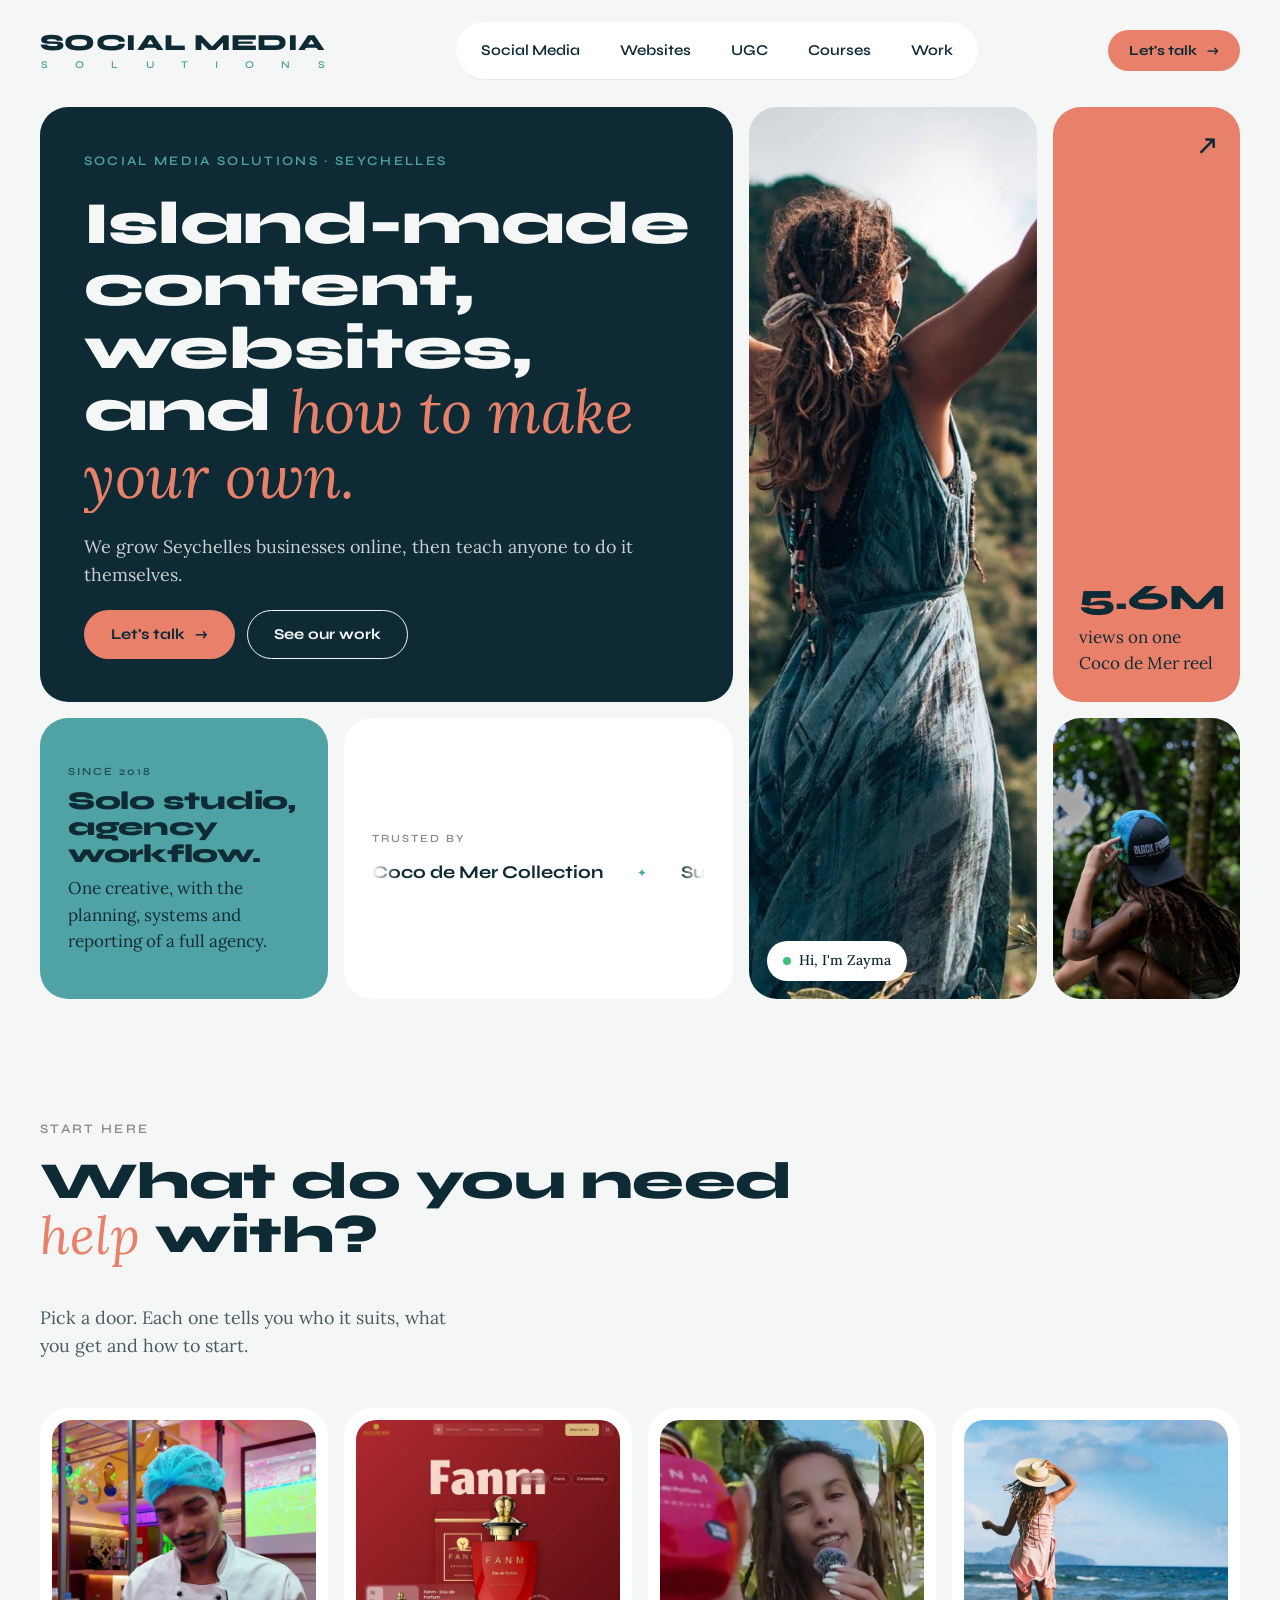
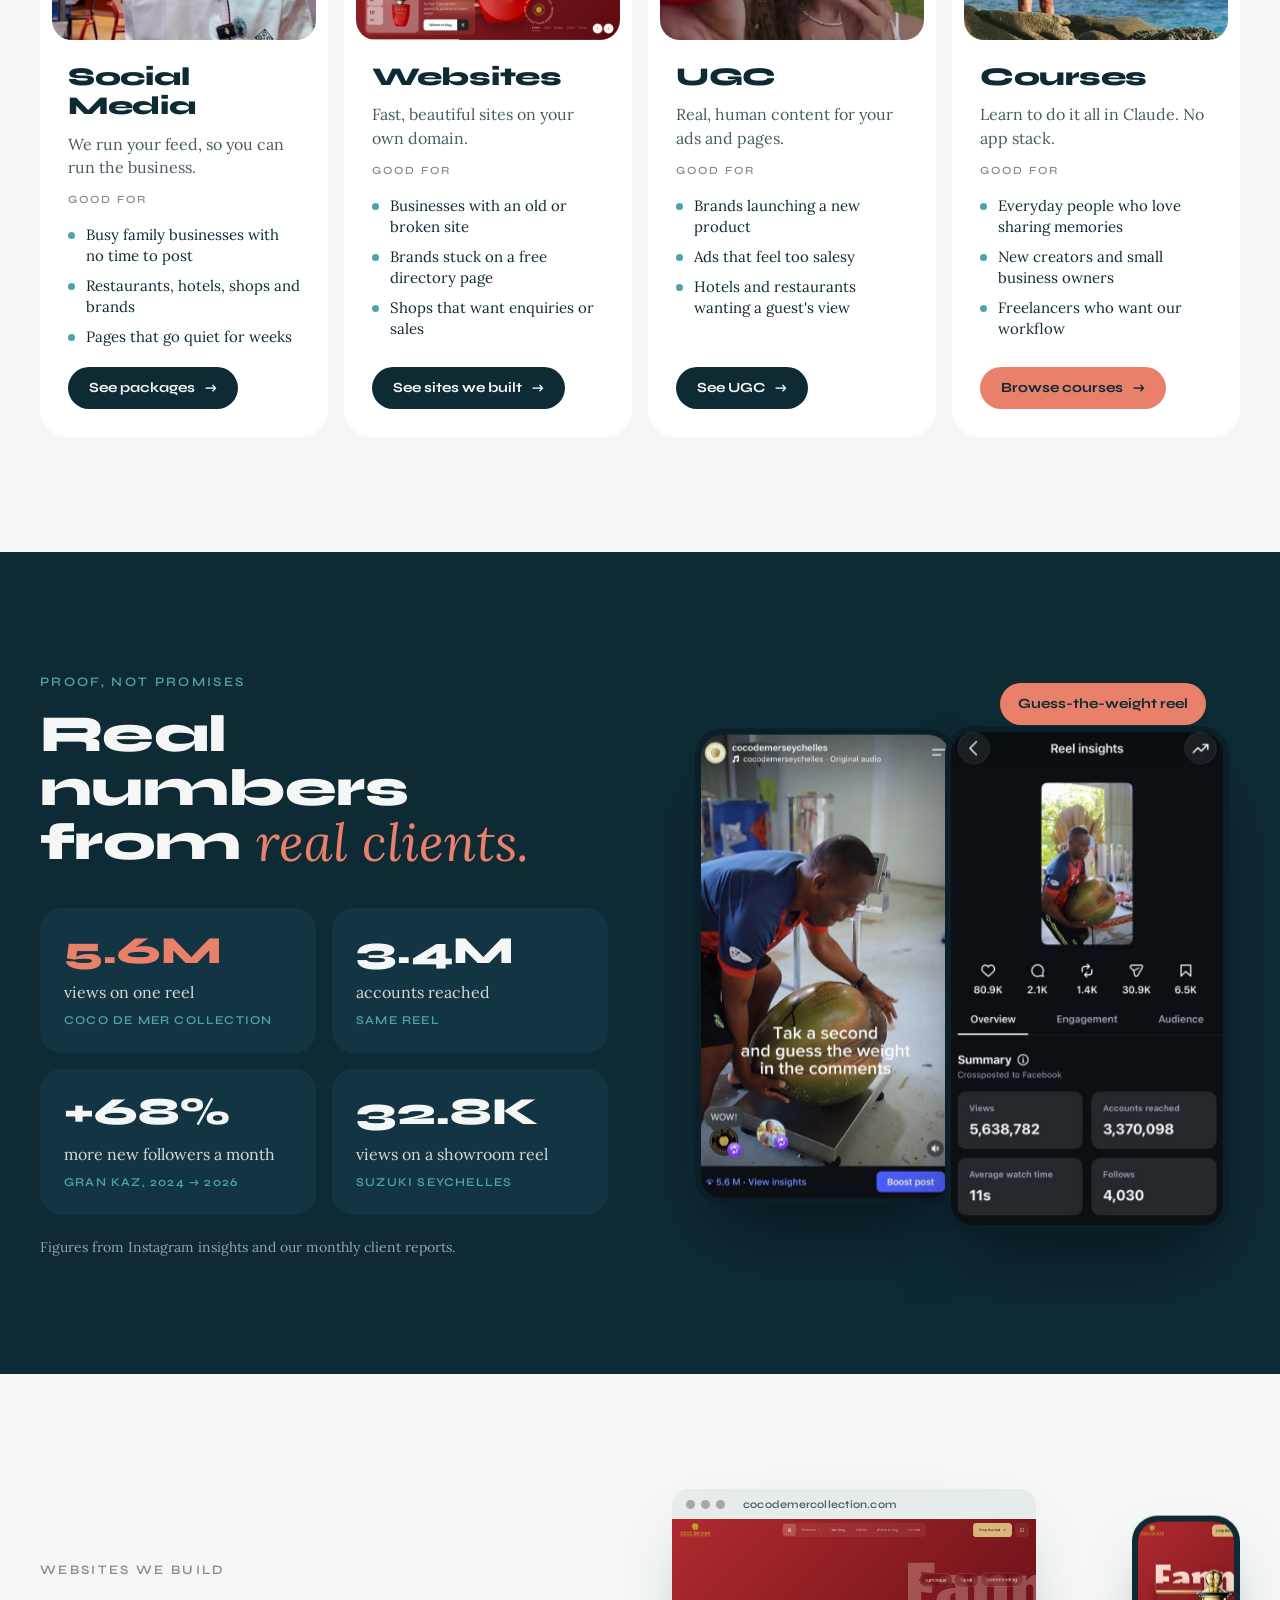
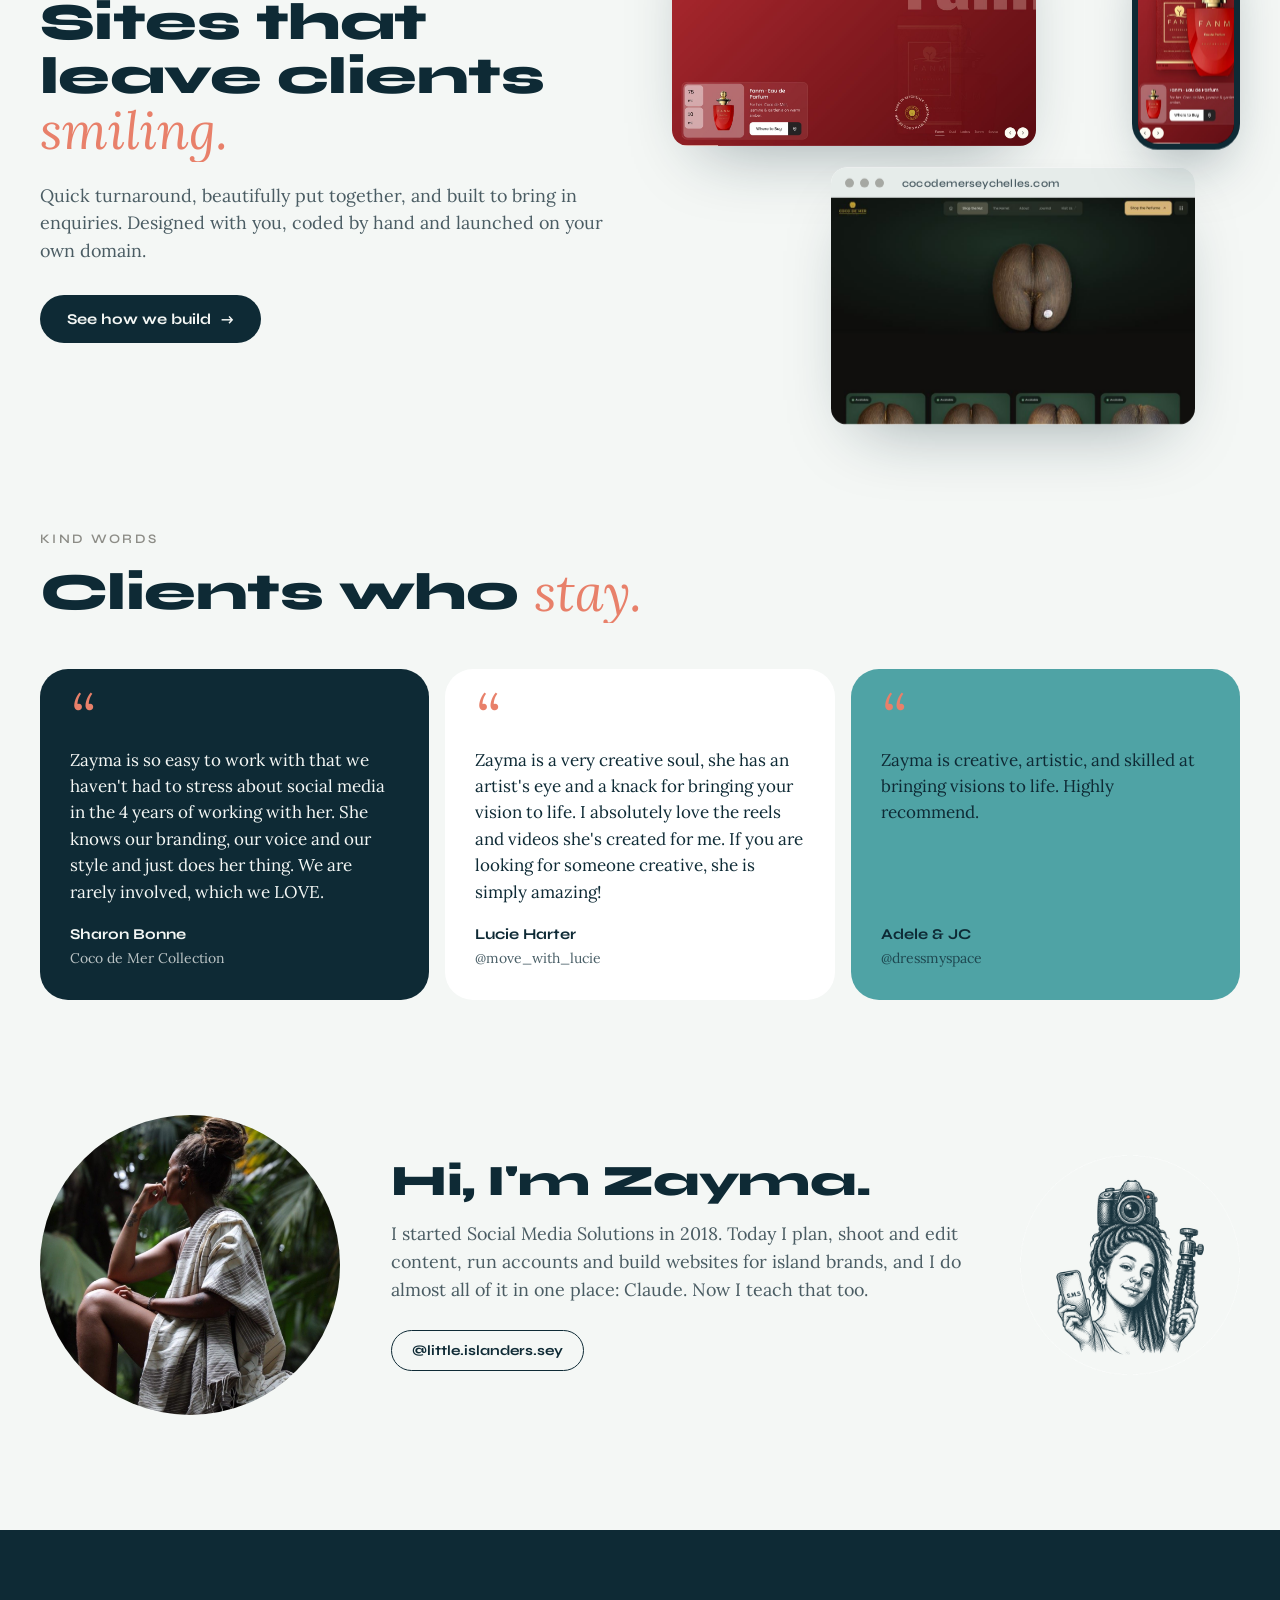
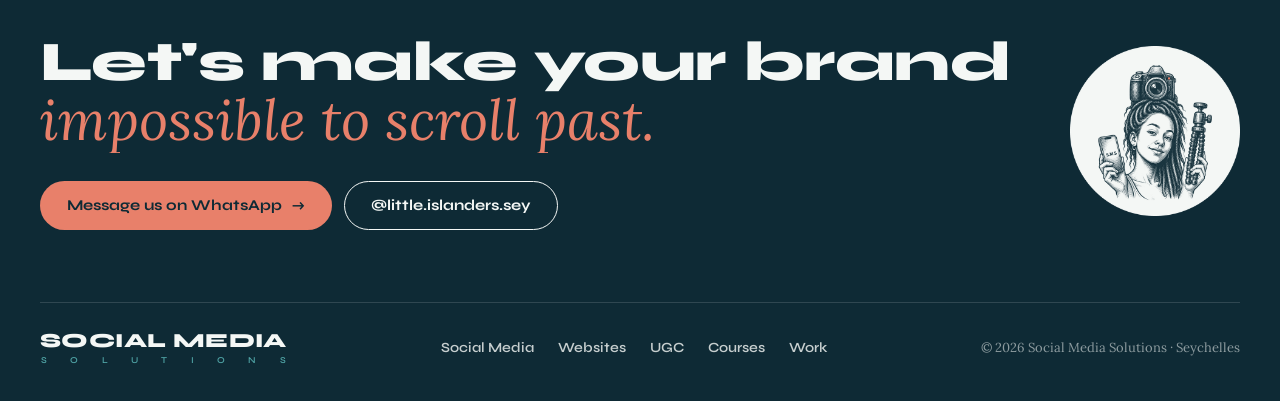
==== commit c42f5c04: "Social Media door: Gran Kaz chef reel" ====
--- a/index.html
+++ b/index.html
@@ -9,7 +9,7 @@
 <link rel="icon" href="assets/img/badge.png">
 <link rel="preconnect" href="https://fonts.googleapis.com"><link rel="preconnect" href="https://fonts.gstatic.com" crossorigin>
 <link href="https://fonts.googleapis.com/css2?family=Syne:wght@500;600;700;800&family=Lora:ital,wght@0,400;0,500;1,400;1,500&family=Caveat:wght@500&display=swap" rel="stylesheet">
-<link rel="stylesheet" href="assets/site.css?v=1794300792">
+<link rel="stylesheet" href="assets/site.css?v=1794301426">
 </head><body>
 <header class="top"><div class="wrap">
   <a class="logo" href="index.html" aria-label="Social Media Solutions home"><span class="wm"><span class="wm1">SOCIAL MEDIA</span><span class="wm2"><span>S</span><span>O</span><span>L</span><span>U</span><span>T</span><span>I</span><span>O</span><span>N</span><span>S</span></span></span></a>
@@ -61,7 +61,7 @@
   </div>
   <div class="cats" data-stagger>
     <a class="cat" href="social-media.html">
-      <div class="media"><video data-auto loop muted playsinline preload="metadata" poster="assets/img/c-social-grankaz-lime.jpg" src="assets/clips/social-grankaz-lime.mp4" style="object-position:50% 24%"></video></div>
+      <div class="media"><video data-auto loop muted playsinline preload="metadata" poster="assets/img/c-social-grankaz-chef.jpg" src="assets/clips/social-grankaz-chef.mp4" style="object-position:50% 40%"></video></div>
       <div class="body">
         <h3>Social Media</h3>
         <p>We run your feed, so you can run the business.</p>
@@ -171,5 +171,5 @@
     <span class="copy">© 2026 Social Media Solutions · Seychelles</span>
   </div>
 </div></footer>
-<script src="assets/site.js?v=1794300792"></script>
+<script src="assets/site.js?v=1794301426"></script>
 </body></html>
